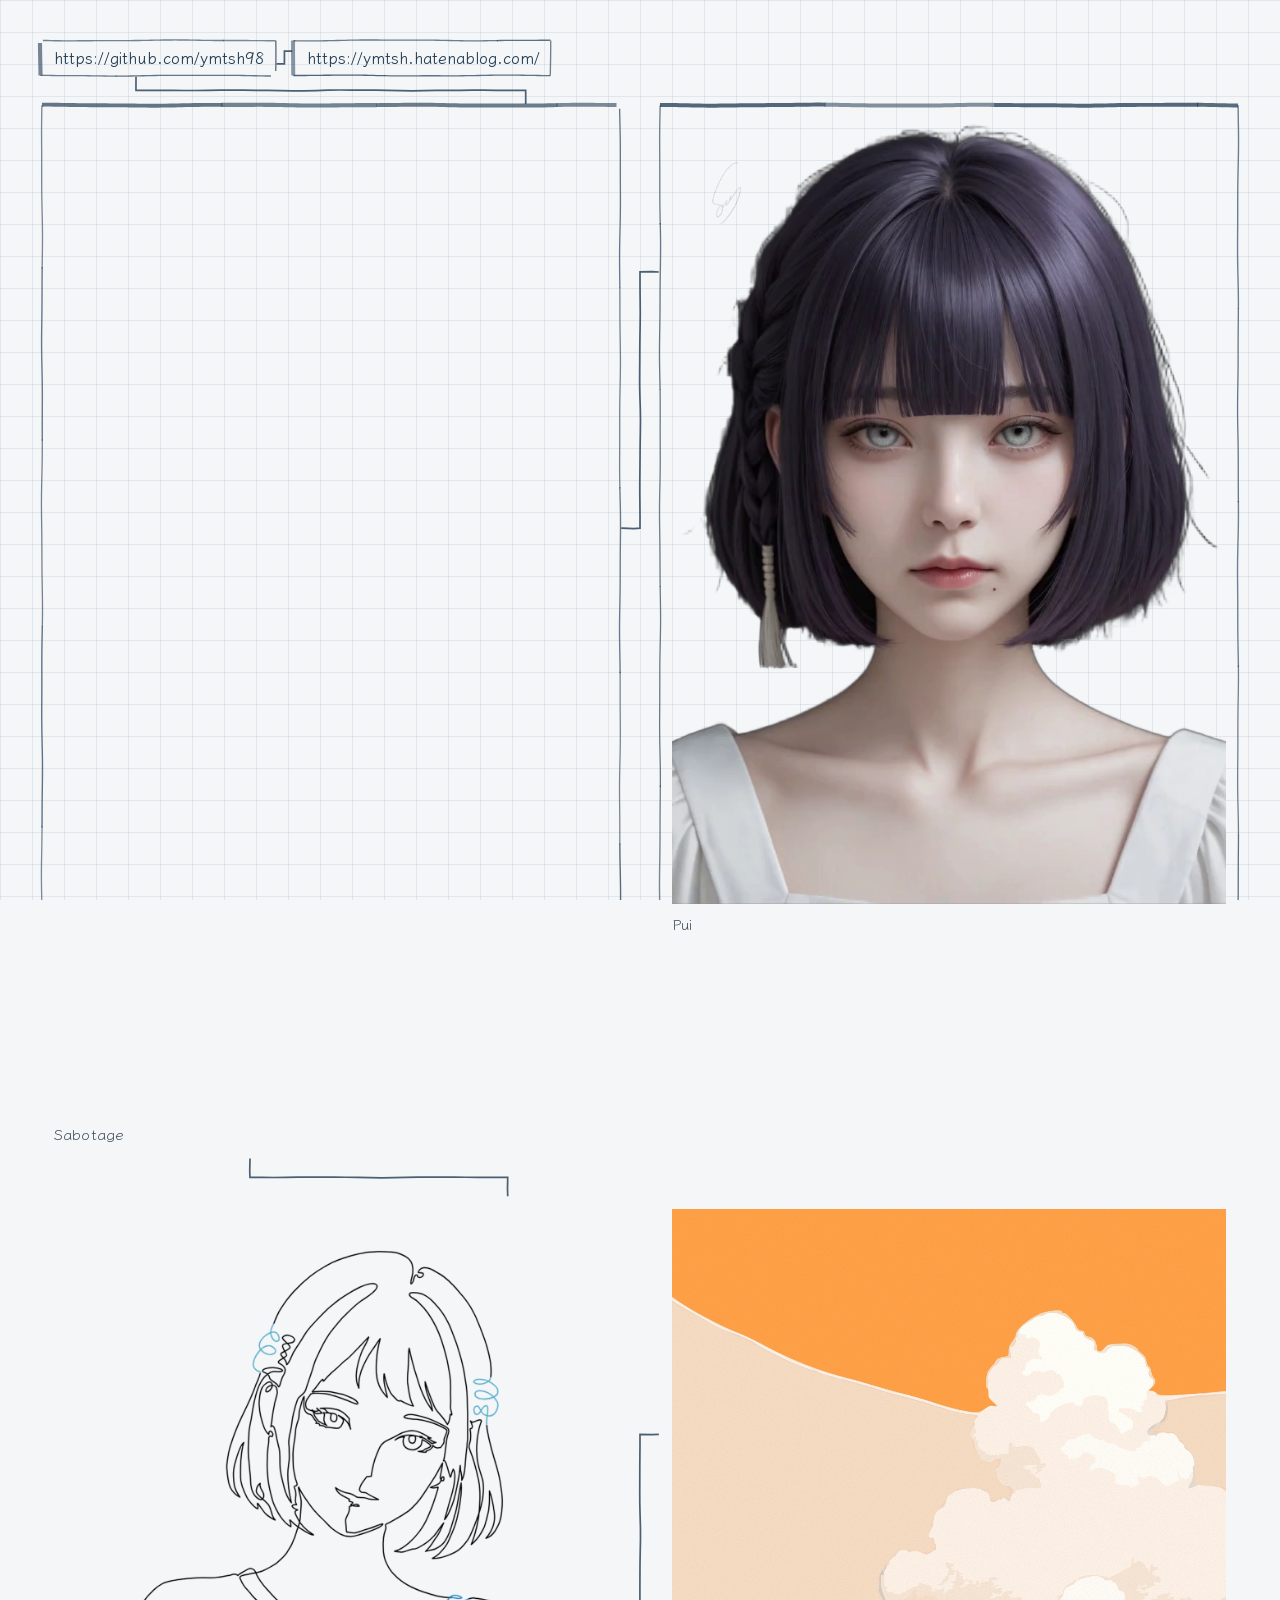
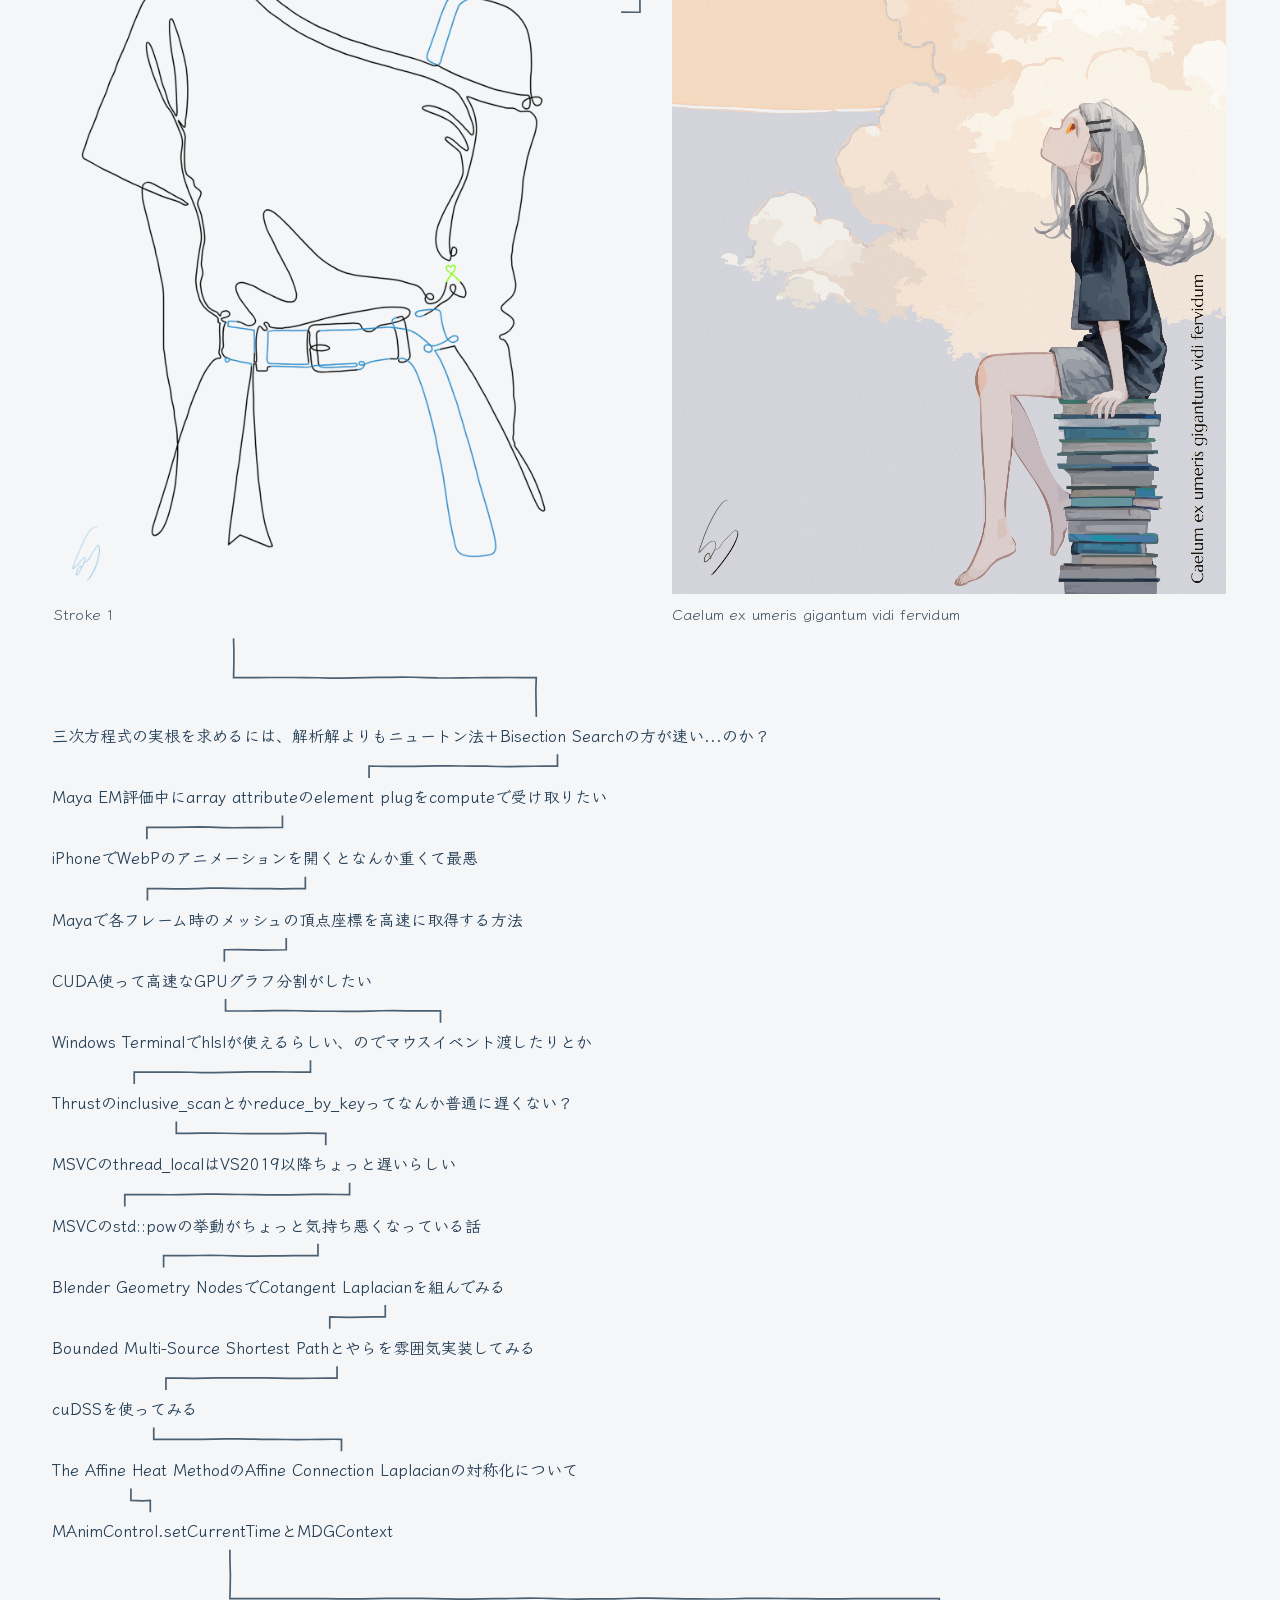
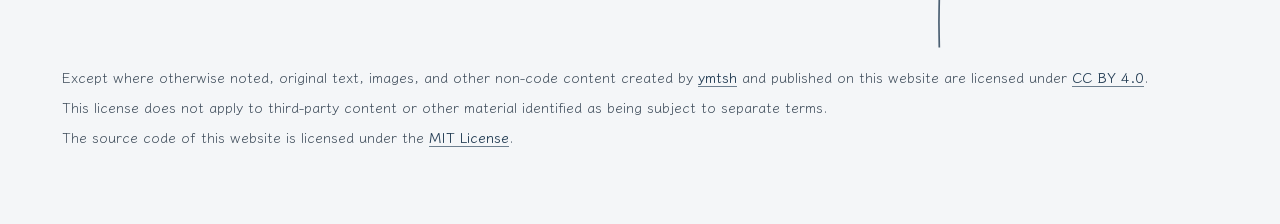
==== index.html @ 424c8023 "update" ====
<!DOCTYPE html>
<html lang="ja">
<head>
  <meta charset="UTF-8">
  <meta name="viewport" content="width=device-width, initial-scale=1.0">
  <title>なんかそんな感じで</title>
  <link rel="preconnect" href="https://fonts.googleapis.com">
  <link rel="preconnect" href="https://fonts.gstatic.com" crossorigin>
  <link href="https://fonts.googleapis.com/css2?family=Klee+One:wght@400;600&display=swap" rel="stylesheet">
  <link rel="stylesheet" href="css/style.css?v=20261111-sabotage-9">
  <link rel="stylesheet" href="css/stroke1.css?v=20260803-effect-transition-4">
  <link rel="stylesheet" href="css/fervidum.css?v=20261113-webm-6">
  <link rel="stylesheet" href="css/pui.css?v=20261026-1">
  <script src="js/grid.js" defer></script>
  <script src="js/hand-drawn-frames.js?v=20260803-ballpoint-frames-4" defer></script>
  <script src="js/gallery-layout.js?v=20261113-video-1" defer></script>
  <script src="js/tools-menu.js?v=20260803-tools-menu-1" defer></script>
  <script src="js/box-connections.js?v=20260803-shared-connections-8" defer></script>
  <script src="js/stroke1.js?v=20261025-background-preload-1" defer></script>
  <script src="js/fervidum.js?v=20261113-webm-6" defer></script>
  <script src="js/pui.js?v=20261111-3" defer></script>
  <script src="images/2026/sabotage-first-frame.js?v=20261111-1" defer></script>
  <script src="js/sabotage.js?v=20261111-touch-3" defer></script>
</head>
<body>
  <canvas class="handDrawnFrames" aria-hidden="true"></canvas>
  <div class="page">
    <nav class="profileLinks" aria-label="プロフィールリンク">
      <a href="https://github.com/ymtsh98" target="_blank" rel="noreferrer">https://github.com/ymtsh98</a>
      <a href="https://ymtsh.hatenablog.com/" target="_blank" rel="noreferrer">https://ymtsh.hatenablog.com/</a>
    </nav>
    <nav id="toolsMenu" class="toolsMenu" aria-label="ツール" hidden>
      <div class="blogLinks">
        <a href="tools/media/gif_webp_to_apng.html">GIF/WebP to APNG</a>
      </div>
    </nav>
    <main class="gallery">
      <article class="tile sabotageTile">
        <div class="image sabotage">
          <canvas class="sabotageView" role="img" aria-label="sabotage" hidden></canvas>
          <span class="puiViewerStatus" role="status" hidden>Loading Media ...</span>
        </div>
        <p class="photoNote">Sabotage</p>
      </article>
      <article class="tile puiTile">
        <div class="puiMedia">
          <video class="image pui"
                 src="images/2026/pui.webm"
                 preload="auto"
                 muted
                 playsinline
                 aria-label="pui"></video>
          <canvas class="image puiDisplay" tabindex="0" aria-label="pui 4DGS"></canvas>
          <canvas class="puiViewer" aria-hidden="true" hidden></canvas>
          <span class="puiViewerStatus" role="status" hidden></span>
        </div>
        <p class="photoNote">Pui</p>
      </article>
      <article class="tile stroke1Tile">
        <img class="image stroke1"
             src="images/2026/stroke1.png"
             data-stroke-hover-src="images/2026/stroke1.apng"
             alt="Stroke 1">
        <p class="photoNote">Stroke 1</p>
      </article>
      <article class="tile fervidumTile">
        <div class="fervidumMedia">
          <video class="image fervidum"
                 src="images/2026/fervidum.webm"
                 width="1350" height="2400"
                 preload="metadata" muted playsinline role="img" aria-label="fervidum"></video>
        </div>
        <p class="photoNote">Caelum ex umeris gigantum vidi fervidum</p>
      </article>
    </main>
    <main class="gallery blogGallery">
      <nav class="blogLinks" aria-label="ブログリンク">
        <a href="blogs/2026/fast_poly_roots/index.html">三次方程式の実根を求めるには、解析解よりもニュートン法＋Bisection Searchの方が速い...のか？</a>
      </nav>
      <nav class="blogLinks" aria-label="ブログリンク">
        <a href="https://ymtsh.hatenablog.com/entry/2026/09/09/012059" target="_blank" rel="noreferrer">Maya EM評価中にarray attributeのelement plugをcomputeで受け取りたい</a>
      </nav>
      <nav class="blogLinks" aria-label="ブログリンク">
        <a href="https://ymtsh.hatenablog.com/entry/2026/08/03/020944" target="_blank" rel="noreferrer">iPhoneでWebPのアニメーションを開くとなんか重くて最悪</a>
      </nav>
      <nav class="blogLinks" aria-label="ブログリンク">
        <a href="https://ymtsh.hatenablog.com/entry/2026/07/27/233043" target="_blank" rel="noreferrer">Mayaで各フレーム時のメッシュの頂点座標を高速に取得する方法</a>
      </nav>
      <nav class="blogLinks" aria-label="ブログリンク">
        <a href="https://ymtsh.hatenablog.com/entry/2026/07/10/183621" target="_blank" rel="noreferrer">CUDA使って高速なGPUグラフ分割がしたい</a>
      </nav>
      <nav class="blogLinks" aria-label="ブログリンク">
        <a href="https://ymtsh.hatenablog.com/entry/2026/06/27/201225" target="_blank" rel="noreferrer">Windows Terminalでhlslが使えるらしい、のでマウスイベント渡したりとか</a>
      </nav>
      <nav class="blogLinks" aria-label="ブログリンク">
        <a href="https://ymtsh.hatenablog.com/entry/2026/06/24/232332" target="_blank" rel="noreferrer">Thrustのinclusive_scanとかreduce_by_keyってなんか普通に遅くない？</a>
      </nav>
      <nav class="blogLinks" aria-label="ブログリンク">
        <a href="https://ymtsh.hatenablog.com/entry/2025/12/03/000237" target="_blank" rel="noreferrer">MSVCのthread_localはVS2019以降ちょっと遅いらしい</a>
      </nav>
      <nav class="blogLinks" aria-label="ブログリンク">
        <a href="https://ymtsh.hatenablog.com/entry/2025/10/18/030516" target="_blank" rel="noreferrer">MSVCのstd::powの挙動がちょっと気持ち悪くなっている話</a>
      </nav>
      <nav class="blogLinks" aria-label="ブログリンク">
        <a href="https://ymtsh.hatenablog.com/entry/2025/08/22/004356" target="_blank" rel="noreferrer">Blender Geometry NodesでCotangent Laplacianを組んでみる</a>
      </nav>
      <nav class="blogLinks" aria-label="ブログリンク">
        <a href="https://ymtsh.hatenablog.com/entry/2025/08/17/215422" target="_blank" rel="noreferrer">Bounded Multi-Source Shortest Pathとやらを雰囲気実装してみる</a>
      </nav>
      <nav class="blogLinks" aria-label="ブログリンク">
        <a href="https://ymtsh.hatenablog.com/entry/2025/07/26/131420" target="_blank" rel="noreferrer">cuDSSを使ってみる</a>
      </nav>
      <nav class="blogLinks" aria-label="ブログリンク">
        <a href="https://ymtsh.hatenablog.com/entry/2025/07/26/003903" target="_blank" rel="noreferrer">The Affine Heat MethodのAffine Connection Laplacianの対称化について</a>
      </nav>
      <nav class="blogLinks" aria-label="ブログリンク">
        <a href="https://ymtsh.hatenablog.com/entry/2025/02/25/201658" target="_blank" rel="noreferrer">MAnimControl.setCurrentTimeとMDGContext</a>
      </nav>
    </main>
    <footer class="siteFooter">
      <p>Except where otherwise noted, original text, images, and other non-code content created by <a href="https://github.com/ymtsh98">ymtsh</a> and published on this website are licensed under <a href="https://creativecommons.org/licenses/by/4.0/" target="_blank" rel="license noreferrer">CC BY 4.0</a>.</p>
      <p>This license does not apply to third-party content or other material identified as being subject to separate terms.</p>
      <p>The source code of this website is licensed under the <a href="license.html">MIT License</a>.</p>
    </footer>
  </div>
</body>
</html>
---- css/style.css ----
* {
  box-sizing: border-box;
}

.siteFooter {
  position: relative;
  z-index: 1;
  max-width: 1200px;
  margin: clamp(48px, 8vw, 96px) auto 0;
  padding: 18px 22px;
  color: var(--muted-ink);
  font-size: clamp(0.76rem, 1.15vw, 0.9rem);
  line-height: 1.65;
}

.siteFooter::before {
  position: absolute;
  inset: 1px;
  z-index: -1;
  content: "";
  pointer-events: none;
  border-style: solid;
  border-width: 5px 1px 2px 1px;
  border-color: #3d4b5c #526174 #303d4d #596778;
  transform: rotate(0.1deg);
}

.siteFooter p {
  margin: 0;
}

.siteFooter p + p {
  margin-top: 0.45em;
}

.siteFooter a,
.backLink {
  color: var(--link-ink);
  font-weight: 600;
  text-decoration: underline;
  text-decoration-color: rgba(38, 63, 86, 0.65);
  text-decoration-thickness: 1px;
  text-underline-offset: 3px;
}

.siteFooter a:hover,
.siteFooter a:focus-visible,
.backLink:hover,
.backLink:focus-visible {
  color: var(--accent-ink);
  text-decoration-color: currentColor;
}

.licensePage {
  max-width: 960px;
  margin: 0 auto;
}

.licenseContent {
  position: relative;
  margin-top: clamp(32px, 6vw, 72px);
  padding: clamp(24px, 5vw, 56px);
  line-height: 1.75;
}

.contentFrame {
  position: relative;
  isolation: isolate;
}

.contentFrame::before,
.tile::before {
  position: absolute;
  inset: 2px;
  content: "";
  pointer-events: none;
  border-style: solid;
  border-width: 3px 1px 2px 2px;
  border-color: #3d4b5c #526174 #303d4d #596778;
  transform: rotate(-0.15deg);
}

.contentFrame::before {
  z-index: -1;
}

.licenseContent h1 {
  margin: 0 0 1.2em;
  font-size: clamp(1.5rem, 4vw, 2.2rem);
}

.licenseContent p {
  margin: 1.25em 0 0;
}

.toolPage {
  max-width: 960px;
  margin: 0 auto;
}

.toolContent {
  width: min(720px, 100%);
  margin: 0 auto;
  padding: clamp(24px, 5vw, 48px);
}

.toolContent h1 {
  margin: 0 0 8px;
  font-size: clamp(1.75rem, 5vw, 2.625rem);
  line-height: 1.1;
}

.toolContent p {
  line-height: 1.6;
}

.toolContent .note {
  margin: 0 0 24px;
  color: var(--muted-ink);
}

.toolContent .controls {
  display: grid;
  gap: 16px;
}

.toolContent .dropZone {
  position: relative;
  display: grid;
  place-items: center;
  gap: 6px;
  min-height: 150px;
  padding: 24px;
  border: 2px dashed var(--connector);
  color: var(--link-ink);
  background: rgba(106, 137, 171, 0.06);
  text-align: center;
  cursor: pointer;
  transition: border-color 160ms ease, background-color 160ms ease, color 160ms ease;
}

.toolContent .dropZone:hover,
.toolContent .dropZone:focus-within,
.toolContent .dropZone.dragging {
  border-color: var(--accent-ink);
  color: var(--accent-ink);
  background: rgba(140, 62, 52, 0.1);
}

.toolContent .dropZone.selected {
  border-style: solid;
}

.toolContent .dropZone.error {
  border-style: dashed;
  border-color: #a33b3b;
  color: #8f2f2f;
  background: rgba(163, 59, 59, 0.08);
}

.toolContent .dropZone.disabled {
  cursor: not-allowed;
  opacity: 0.55;
}

.toolContent .dropTitle {
  font-size: 1.125rem;
  font-weight: 600;
}

.toolContent .dropHint {
  color: var(--muted-ink);
  font-size: 0.875rem;
}

.toolContent .fileCheck {
  margin-right: 6px;
  color: #2f7d4a;
  font-weight: 600;
}

.toolContent .fileError {
  margin-right: 6px;
  color: #a33b3b;
  font-weight: 600;
}

.toolContent #status.error {
  color: #8f2f2f;
}

.toolContent input[type="file"] {
  position: absolute;
  inset: 0;
  width: 100%;
  height: 100%;
  opacity: 0;
  cursor: inherit;
}

.toolContent button,
.toolContent .download {
  min-height: 46px;
  padding: 12px 18px;
  border: 0;
  font: inherit;
  font-weight: 600;
  text-align: center;
  text-decoration: none;
  cursor: pointer;
}

.toolContent button {
  color: var(--canvas);
  background: #4e6f95;
}

.toolContent button:not(:disabled):hover {
  background: #3f5f82;
}

.toolContent button.error {
  background: #a33b3b;
}

.toolContent button:focus-visible,
.toolContent .download:focus-visible {
  outline: 3px solid rgba(78, 111, 149, 0.3);
  outline-offset: 3px;
}

.toolContent button.error:focus-visible {
  outline-color: rgba(163, 59, 59, 0.3);
}

.toolContent button:disabled {
  cursor: not-allowed;
  opacity: 0.5;
}

.toolContent progress {
  width: 100%;
  height: 14px;
  accent-color: #4e6f95;
}

.toolContent #status {
  min-height: 26px;
  margin: 16px 0 0;
  color: var(--muted-ink);
  overflow-wrap: anywhere;
}

.toolContent #result {
  margin-top: 24px;
  padding-top: 24px;
  border-top: 1px solid var(--connector);
}

.toolContent #preview {
  display: block;
  max-width: 100%;
  max-height: 480px;
  margin: 0 auto 16px;
  border: 1px solid var(--connector);
  background-image:
    linear-gradient(45deg, rgba(106, 137, 171, 0.18) 25%, transparent 25%),
    linear-gradient(-45deg, rgba(106, 137, 171, 0.18) 25%, transparent 25%),
    linear-gradient(45deg, transparent 75%, rgba(106, 137, 171, 0.18) 75%),
    linear-gradient(-45deg, transparent 75%, rgba(106, 137, 171, 0.18) 75%);
  background-position: 0 0, 0 8px, 8px -8px, -8px 0;
  background-size: 16px 16px;
}

.toolContent .download {
  display: block;
  color: var(--canvas);
  background: var(--link-ink);
}

.toolContent .details {
  margin: 12px 0 0;
  color: var(--muted-ink);
  font-size: 0.875rem;
}

.toolPage .siteFooter {
  max-width: 720px;
}

:root {
  --canvas: #f4f6f8;
  --connector: #4e5f72;
  --grid-line: rgba(106, 137, 171, 0.14);
  --grid-line-restore: rgba(78, 111, 149, 0.5);
  --grid-size: 32px;
  --grid-offset-x: 0px;
  --grid-offset-y: 0px;
  --connection-min-endpoint-offset: 12px;
  --ink: #1f2d3d;
  --link-ink: #263f56;
  --muted-ink: #3c4a58;
  --accent-ink: #8c3e34;
}

html,
body {
  margin: 0;
  min-height: 100%;
}

body {
  min-height: 100vh;
  overflow-x: hidden;
  color: var(--ink);
  background-color: var(--canvas);
  background-image:
    linear-gradient(var(--grid-line) 1px, transparent 1px),
    linear-gradient(90deg, var(--grid-line) 1px, transparent 1px);
  background-size: var(--grid-size) var(--grid-size);
  background-position: var(--grid-offset-x) var(--grid-offset-y);
  background-attachment: fixed;
  font-family: "Klee One", "Yu Kyokasho", "Yu Gothic UI", "Hiragino Sans", system-ui, sans-serif;
}

/* The original CSS borders remain as a fallback until the pen-drawn strokes are ready. */
.handDrawnFrames {
  position: fixed;
  inset: 0;
  z-index: 2;
  display: block;
  width: 100vw;
  height: 100vh;
  height: 100dvh;
  pointer-events: none;
  transition: opacity 160ms linear;
}

body.handDrawnFramesReady .profileLinks a::before,
body.handDrawnFramesReady .profileLinks button::before,
body.handDrawnFramesReady .blogLinks::before,
body.handDrawnFramesReady .tile::before,
body.handDrawnFramesReady .siteFooter::before,
body.handDrawnFramesReady .contentFrame::before {
  opacity: 0;
}

a {
  text-decoration: none;
}

.boxConnections {
  position: absolute;
  top: 0;
  left: 0;
  z-index: 1;
  overflow: visible;
  pointer-events: none;
}

.page {
  position: relative;
  min-height: 100vh;
  padding: clamp(20px, 3vw, 40px) clamp(16px, 3vw, 40px);
}

.profileLinks {
  position: relative;
  z-index: 2;
  display: flex;
  flex-wrap: wrap;
  align-items: center;
  gap: 10px 14px;
  width: fit-content;
  max-width: 100%;
  margin: 0 0 clamp(16px, 2vw, 28px);
  font-size: clamp(0.83rem, 1.4vw, 1rem);
  line-height: 1.45;
}

.profileLinks a,
.profileLinks button {
  position: relative;
  isolation: isolate;
  width: fit-content;
  padding: 8px 12px 8px 16px;
  color: var(--link-ink);
  font-weight: 600;
  white-space: nowrap;
  text-decoration-color: rgba(38, 63, 86, 0.65);
  text-decoration-thickness: 1px;
  text-underline-offset: 3px;
  transition: color 160ms ease, text-decoration-color 160ms ease;
}

.profileLinks button {
  margin: 0;
  border: 0;
  font: inherit;
  background: transparent;
  cursor: pointer;
}

.profileLinks a::before,
.profileLinks button::before {
  position: absolute;
  inset: 1px;
  z-index: -1;
  content: "";
  pointer-events: none;
  border-style: solid;
  border-width: 2px 1px 2px 5px;
  border-color: #3d4b5c #526174 #303d4d #596778;
  transform: rotate(-0.15deg);
}

.profileLinks a:hover,
.profileLinks a:focus-visible,
.profileLinks button:hover,
.profileLinks button:focus-visible,
.profileLinks button[aria-expanded="true"] {
  color: var(--accent-ink);
  text-decoration-color: currentColor;
}

.toolsMenu {
  position: relative;
  z-index: 1;
  display: grid;
  gap: clamp(14px, 1.8vw, 22px);
  width: 100%;
  max-width: 1200px;
  margin: 0 auto clamp(24px, 3vw, 36px);
}

.toolsMenu[hidden] {
  display: none;
}

.toolsMenu .blogLinks::before {
  border-width: 2px 1px 5px 1px;
}

.blogLinks {
  position: relative;
  isolation: isolate;
  z-index: 2;
  width: fit-content;
  max-width: 100%;
  padding: 8px 16px 8px 12px;
  color: var(--link-ink);
  font-weight: 600;
  font-size: clamp(0.83rem, 1.4vw, 1rem);
  line-height: 1.45;
}

.blogLinks::before {
  position: absolute;
  inset: 1px;
  z-index: -1;
  content: "";
  pointer-events: none;
  border-style: solid;
  border-width: 2px 5px 2px 1px;
  border-color: #3d4b5c #596778 #303d4d #526174;
  transform: rotate(0.15deg);
}

.blogLinks a {
  color: inherit;
  text-decoration-color: rgba(38, 63, 86, 0.65);
  text-decoration-thickness: 1px;
  text-underline-offset: 3px;
  transition: color 160ms ease, text-decoration-color 160ms ease;
}

.blogLinks:hover,
.blogLinks:focus-within {
  color: var(--accent-ink);
}

.blogLinks:hover a,
.blogLinks a:focus-visible {
  text-decoration-color: currentColor;
}

.gallery {
  --gallery-gap: clamp(24px, 3vw, 36px);
  position: relative;
  z-index: 1;
  display: grid;
  grid-template-columns: var(
    --image-gallery-columns,
    minmax(0, 1fr) minmax(0, 1fr)
  );
  align-items: start;
  gap: var(--gallery-gap);
  width: 100%;
  max-width: 1200px;
  margin: 0 auto;
}

.blogGallery {
  --gallery-gap: clamp(14px, 1.8vw, 22px);
  grid-template-columns: minmax(0, 1fr);
  grid-auto-rows: auto;
  align-items: start;
  margin-top: clamp(40px, 6vw, 84px);
}

.tile {
  position: relative;
  --photo-margin: 14px;
  width: 100%;
  padding: var(--photo-margin);
  overflow: visible;
  background: transparent;
}

.tile::before {
  z-index: 3;
}

.image {
  position: relative;
  display: block;
  width: 100%;
  height: auto;
}

.sabotage {
  aspect-ratio: 640 / 1152;
  overflow: hidden;
  cursor: grab;
  touch-action: manipulation;
}

.sabotage.isTouchActive {
  touch-action: none;
}

.sabotage:active {
  cursor: grabbing;
}

.sabotage canvas {
  position: absolute;
  inset: 0;
  width: 100%;
  height: 100%;
  pointer-events: none;
}

.photoNote {
  position: relative;
  display: inline-block;
  z-index: 5;
  max-width: 100%;
  margin: 10px 0 0;
  color: var(--muted-ink);
  font-family: inherit;
  font-size: clamp(0.78rem, 1.3vw, 0.95rem);
  letter-spacing: 0.01em;
  line-height: 1.2;
}

.tile:nth-child(even) .photoNote {
  right: 0;
  left: auto;
  text-align: right;
}

@media (max-width: 760px) {
  .gallery {
    --gallery-gap: 36px;
    grid-template-columns: minmax(0, 1fr);
    gap: var(--gallery-gap);
    max-width: 560px;
  }
}

@media (max-width: 600px) {
  .page {
    padding: 32px 16px;
  }

  .gallery {
    --gallery-gap: 32px;
  }
}
---- css/stroke1.css ----
body.stroke1Active {
  isolation: isolate;
}

  body.stroke1Active::before,
  body.stroke1Active::after {
    content: "";
    position: fixed;
    pointer-events: none;
  }

  body.stroke1Active::before {
    inset: 0;
    z-index: -2;
    background-color: #ffffff;
    transform-origin: var(--stroke1-origin-x) var(--stroke1-origin-y);
    animation: stroke1WhiteOut 600ms cubic-bezier(0.22, 1, 0.36, 1) both;
  }

  body.stroke1Active::after {
    top: var(--stroke1-origin-y);
    left: var(--stroke1-origin-x);
    z-index: -1;
    width: 110vw;
    height: clamp(4px, 0.8vh, 14px);
    background: linear-gradient( 90deg, transparent 0%, rgba(255, 255, 255, 0.18) 8%, rgba(255, 255, 255, 0.92) 38%, #ffffff 50%, rgba(255, 255, 255, 0.92) 62%, rgba(255, 255, 255, 0.18) 92%, transparent 100% );
    box-shadow: 0 0 8px rgba(255, 255, 255, 1), 0 0 24px rgba(255, 255, 255, 0.72), 0 0 52px rgba(255, 255, 255, 0.38);
    animation: stroke1WhiteFlash 400ms cubic-bezier(0.16, 1, 0.3, 1) both;
  }

  body.stroke1Active.stroke1Fading::before {
    animation: stroke1WhiteFadeOut 460ms ease-in-out both;
  }

  body.stroke1Active.stroke1Fading::after {
    animation: stroke1WhiteFlashFadeOut 460ms ease-in-out both;
  }

@keyframes stroke1WhiteFlash {
  0% {
    opacity: 0;
    transform: translate(-50%, -50%) scaleX(0);
  }

  12% {
    opacity: 1;
    transform: translate(-50%, -50%) scaleX(0.04);
  }

  48% {
    opacity: 1;
    transform: translate(-50%, -50%) scaleX(1);
  }

  62% {
    opacity: 1;
    transform: translate(-50%, -50%) scaleX(1.04);
  }

  78% {
    opacity: 0.7;
    transform: translate(-50%, -50%) scaleX(1.08) scaleY(0.55);
  }

  100% {
    opacity: 0;
    transform: translate(-50%, -50%) scaleX(1.1) scaleY(0);
  }
}

@keyframes stroke1WhiteOut {
  0%, 42% {
    opacity: 0;
    transform: scaleY(0);
  }

  43% {
    opacity: 1;
    transform: scaleY(0.006);
  }

  58% {
    opacity: 1;
    transform: scaleY(0.02);
  }

  100% {
    opacity: 1;
    transform: scaleY(1);
  }
}

@keyframes stroke1WhiteFadeOut {
  from {
    opacity: var(--stroke1-fade-opacity, 1);
    transform: var(--stroke1-fade-transform, scaleY(1));
  }

  to {
    opacity: 0;
    transform: var(--stroke1-fade-transform, scaleY(1));
  }
}

@keyframes stroke1WhiteFlashFadeOut {
  from {
    opacity: var(--stroke1-flash-fade-opacity, 0);
    transform: var(--stroke1-flash-fade-transform, translate(-50%, -50%) scaleX(0));
  }

  to {
    opacity: 0;
    transform: var(--stroke1-flash-fade-transform, translate(-50%, -50%) scaleX(0));
  }
}
---- css/fervidum.css ----
:root {
  --fervidumColor: #fd9e44ff;
}

body {
  position: relative;
  isolation: isolate;
  overflow-x: hidden;
  background-color: #f4f6f8;
  margin: 0;
}

.page {
  background-color: transparent;
}

.backgroundCanvas {
  position: fixed;
  inset: 0;
  z-index: 0;
  width: 100vw;
  height: 100vh;
  height: 100dvh;
  opacity: 0;
  pointer-events: none;
  transition: opacity 180ms linear;
}

  .backgroundCanvas.is-active {
    opacity: 1;
  }

  .backgroundCanvas.is-restoring {
    transition: none;
  }

    .backgroundCanvas.is-restoring.is-fading {
      opacity: 0;
      transition: opacity 460ms ease-in-out;
    }

  .backgroundCanvas.is-effect-fading {
    opacity: 0;
    transition: opacity 460ms ease-in-out;
  }

body.fervidumComplete {
  background-color: #f4f6f8;
}

canvas {
  border: none;
  outline: none;
}

.gallery {
  position: relative;
  z-index: 1;
}

.fervidumTile {
  position: relative;
}

.fervidumMedia,
.fervidumWarpHost {
  position: relative;
}

.fervidum {
  aspect-ratio: 9 / 16;
  object-fit: fill;
}

.fervidumSource {
  touch-action: manipulation;
}

.fervidumWave {
  position: absolute;
  inset: 0;
  display: block;
  z-index: 2;
  width: 100%;
  height: 100%;
  opacity: 0;
  border: 0;
  outline: 0;
  box-shadow: none;
  background: transparent;
  overflow: hidden;
  pointer-events: none;
  will-change: opacity;
}

body.fervidumWarpActive .fervidumWave {
  opacity: 1;
}

.fervidumWave.is-rendered {
  opacity: 1;
}
---- css/pui.css ----
.puiMedia {
  position: relative;
}

.puiMedia > .pui {
  opacity: 0;
  pointer-events: none;
}

.puiDecoder {
  position: absolute;
  inset: 0;
  width: 100%;
  height: 100%;
  opacity: 0;
  pointer-events: none;
}

.puiDisplay {
  position: absolute;
  inset: 0;
  z-index: 1;
  width: 100%;
  height: 100%;
  touch-action: manipulation;
}

.puiMedia.isViewerActive > .puiDisplay {
  cursor: grab;
  touch-action: none;
}

.puiViewer {
  display: none;
}

.puiMedia.isViewerActive > .puiDisplay:active {
  cursor: grabbing;
}

.puiViewerStatus {
  position: absolute;
  right: 12px;
  bottom: 12px;
  left: 12px;
  z-index: 2;
  padding: 6px 10px;
  color: #fff;
  background: rgb(0 0 0 / 70%);
  font-size: 0.8rem;
  pointer-events: none;
}
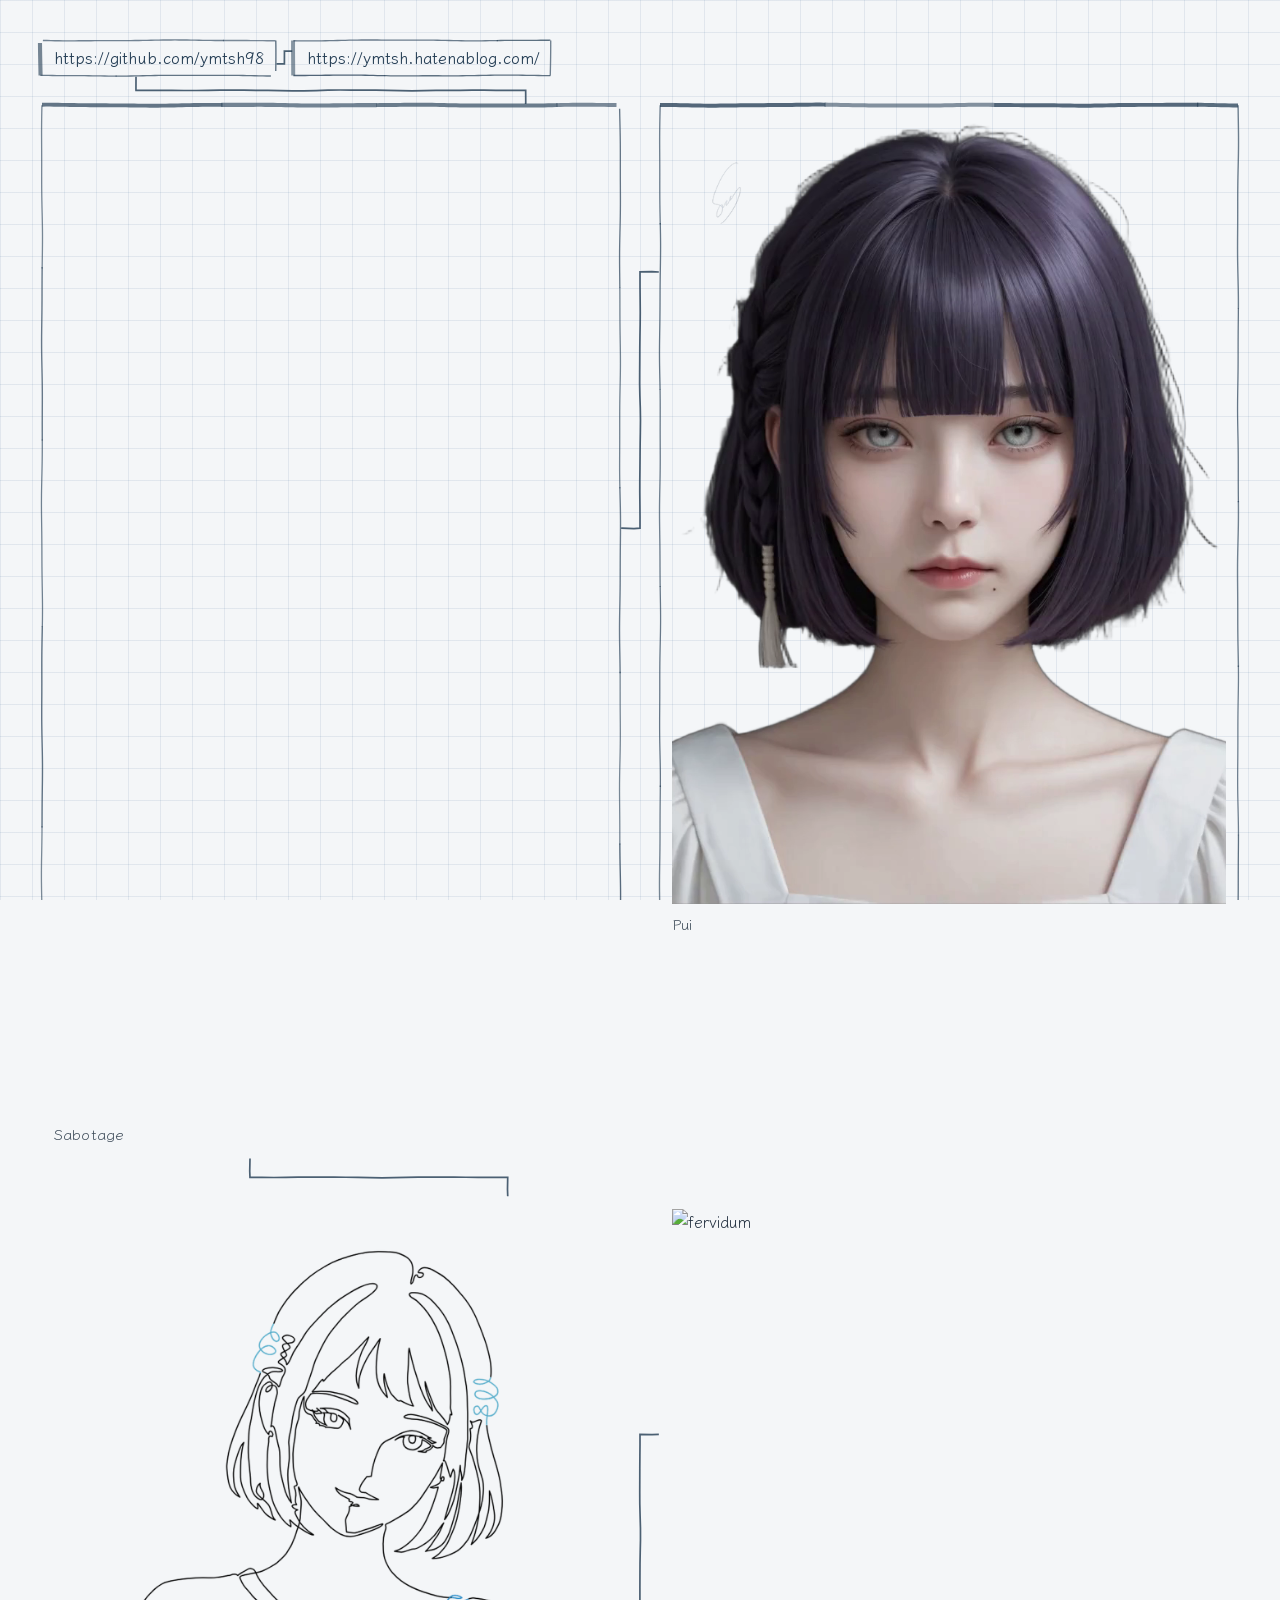
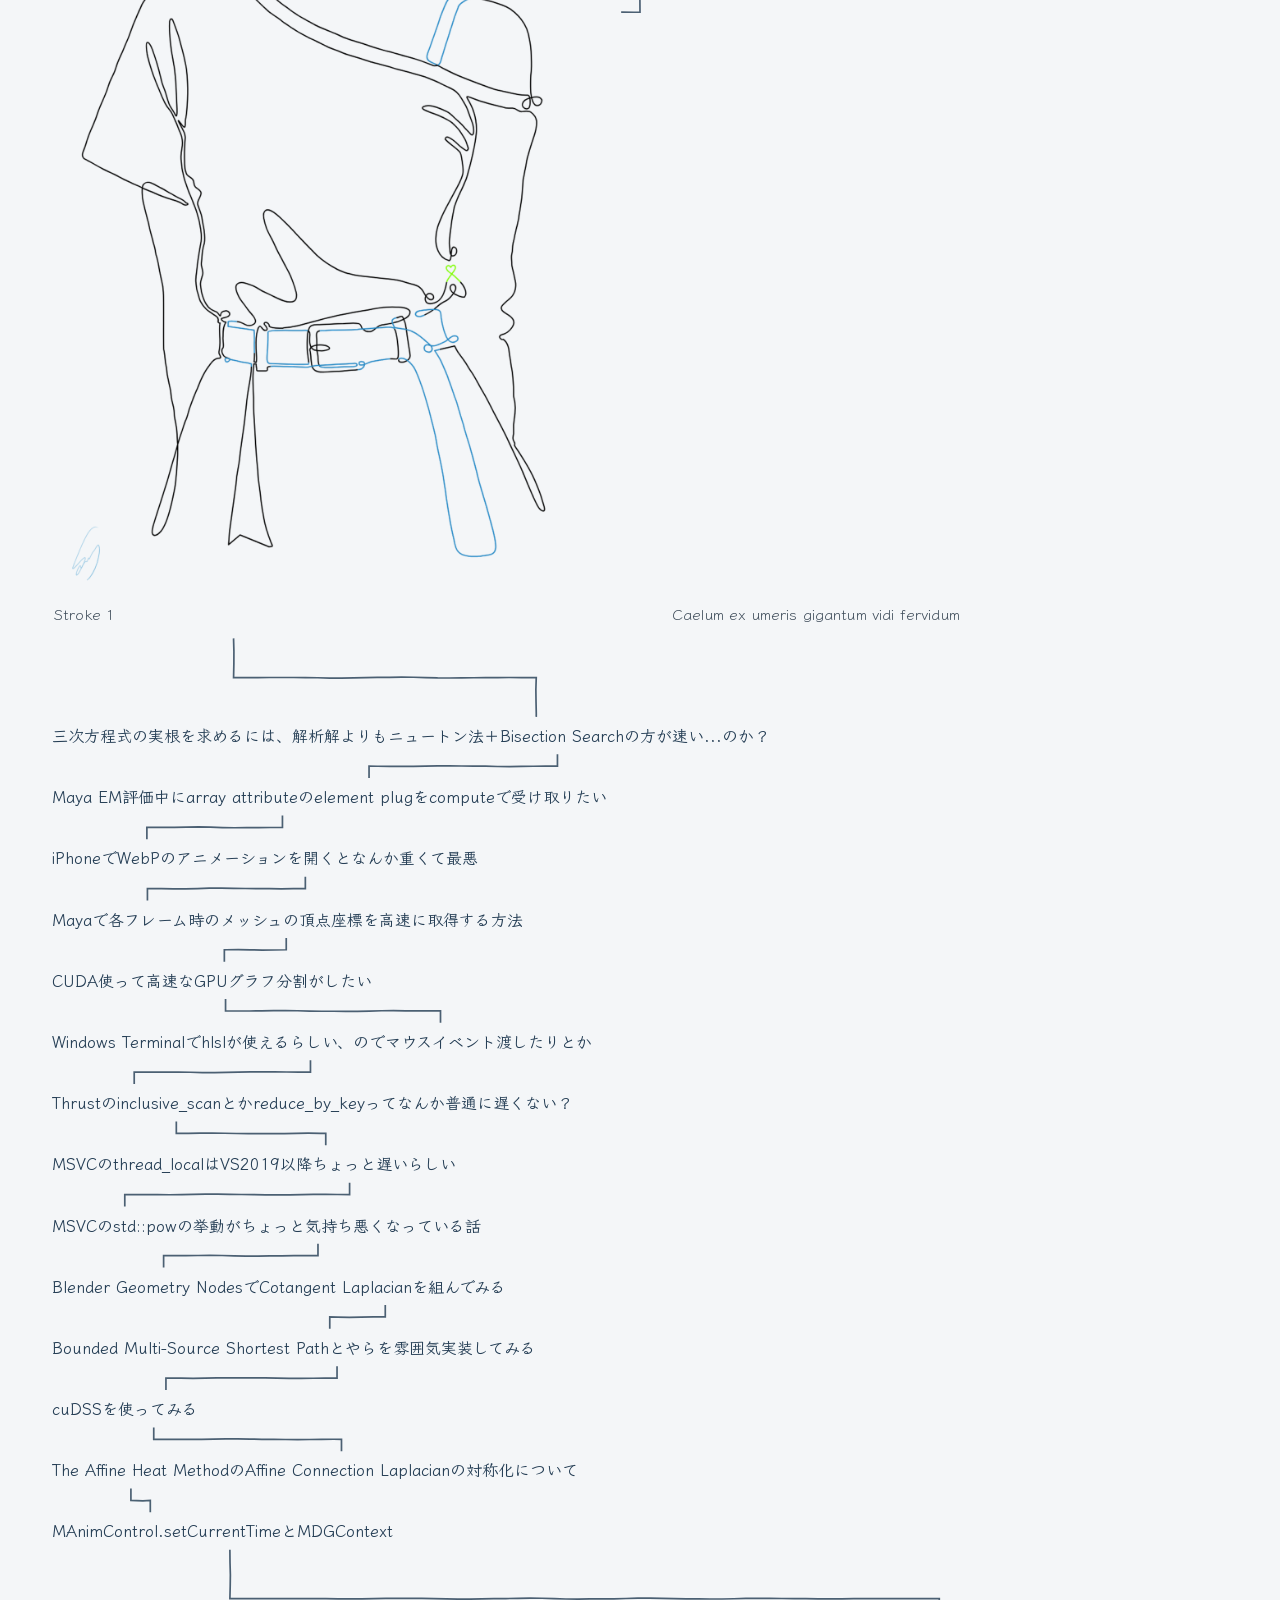
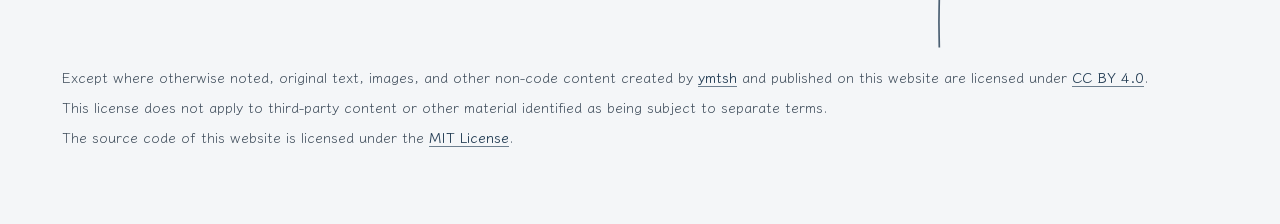
==== commit 191efba0: "update" ====
--- a/index.html
+++ b/index.html
@@ -9,16 +9,16 @@
   <link href="https://fonts.googleapis.com/css2?family=Klee+One:wght@400;600&display=swap" rel="stylesheet">
   <link rel="stylesheet" href="css/style.css?v=20261111-sabotage-9">
   <link rel="stylesheet" href="css/stroke1.css?v=20260803-effect-transition-4">
-  <link rel="stylesheet" href="css/fervidum.css?v=20261113-webm-6">
+  <link rel="stylesheet" href="css/fervidum.css?v=20261113-webm-9">
   <link rel="stylesheet" href="css/pui.css?v=20261026-1">
   <script src="js/grid.js" defer></script>
   <script src="js/hand-drawn-frames.js?v=20260803-ballpoint-frames-4" defer></script>
-  <script src="js/gallery-layout.js?v=20261113-video-1" defer></script>
+  <script src="js/gallery-layout.js?v=20261113-video-2" defer></script>
   <script src="js/tools-menu.js?v=20260803-tools-menu-1" defer></script>
   <script src="js/box-connections.js?v=20260803-shared-connections-8" defer></script>
   <script src="js/stroke1.js?v=20261025-background-preload-1" defer></script>
-  <script src="js/fervidum.js?v=20261113-webm-6" defer></script>
-  <script src="js/pui.js?v=20261111-3" defer></script>
+  <script src="js/fervidum.js?v=20261113-webm-9" defer></script>
+  <script src="js/pui.js?v=20261113-touch-2" defer></script>
   <script src="images/2026/sabotage-first-frame.js?v=20261111-1" defer></script>
   <script src="js/sabotage.js?v=20261111-touch-3" defer></script>
 </head>
@@ -65,10 +65,14 @@
       </article>
       <article class="tile fervidumTile">
         <div class="fervidumMedia">
+          <img class="image fervidumPoster"
+               src="images/2026/fervidum-first-frame.webp"
+               width="1350" height="2400" alt="fervidum">
           <video class="image fervidum"
-                 src="images/2026/fervidum.webm"
+                 data-fervidum-src="images/2026/fervidum.webm"
+                 data-fervidum-touch-src="images/2026/fervidum-touch.mp4"
                  width="1350" height="2400"
-                 preload="metadata" muted playsinline role="img" aria-label="fervidum"></video>
+                 preload="metadata" muted playsinline aria-hidden="true"></video>
         </div>
         <p class="photoNote">Caelum ex umeris gigantum vidi fervidum</p>
       </article>
--- a/css/fervidum.css
+++ b/css/fervidum.css
@@ -67,9 +67,28 @@
   position: relative;
 }
 
-.fervidum {
+.fervidumMedia {
+  isolation: isolate;
+}
+
+.fervidumPoster {
   aspect-ratio: 9 / 16;
+  touch-action: manipulation;
+}
+
+.fervidumMedia > .fervidum {
+  position: absolute;
+  inset: 0;
+  z-index: 1;
+  width: 100%;
+  height: 100%;
   object-fit: fill;
+  opacity: 0;
+  pointer-events: none;
+}
+
+.fervidumMedia > .fervidum.is-visible {
+  opacity: 1;
 }
 
 .fervidumSource {
@@ -97,6 +116,10 @@
   opacity: 1;
 }
 
+.fervidumWave[hidden] {
+  display: none;
+}
+
 .fervidumWave.is-rendered {
   opacity: 1;
 }
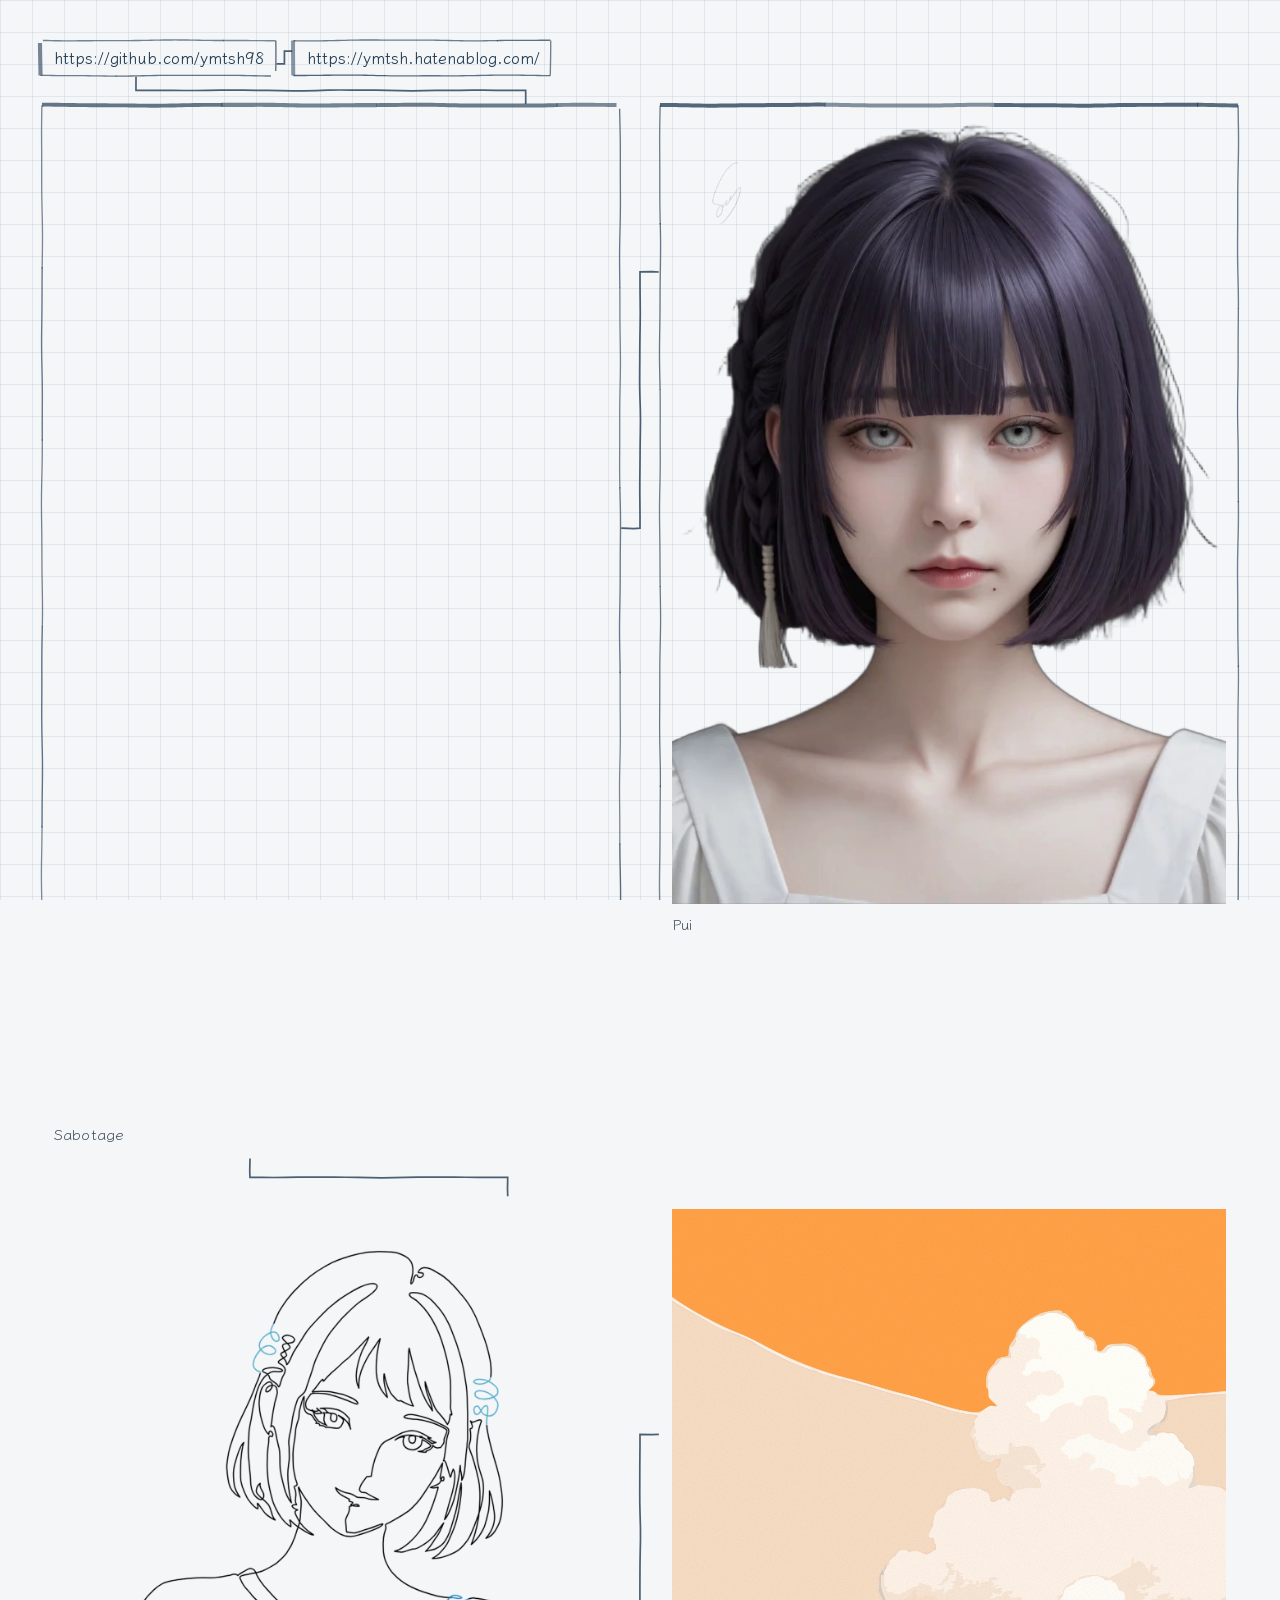
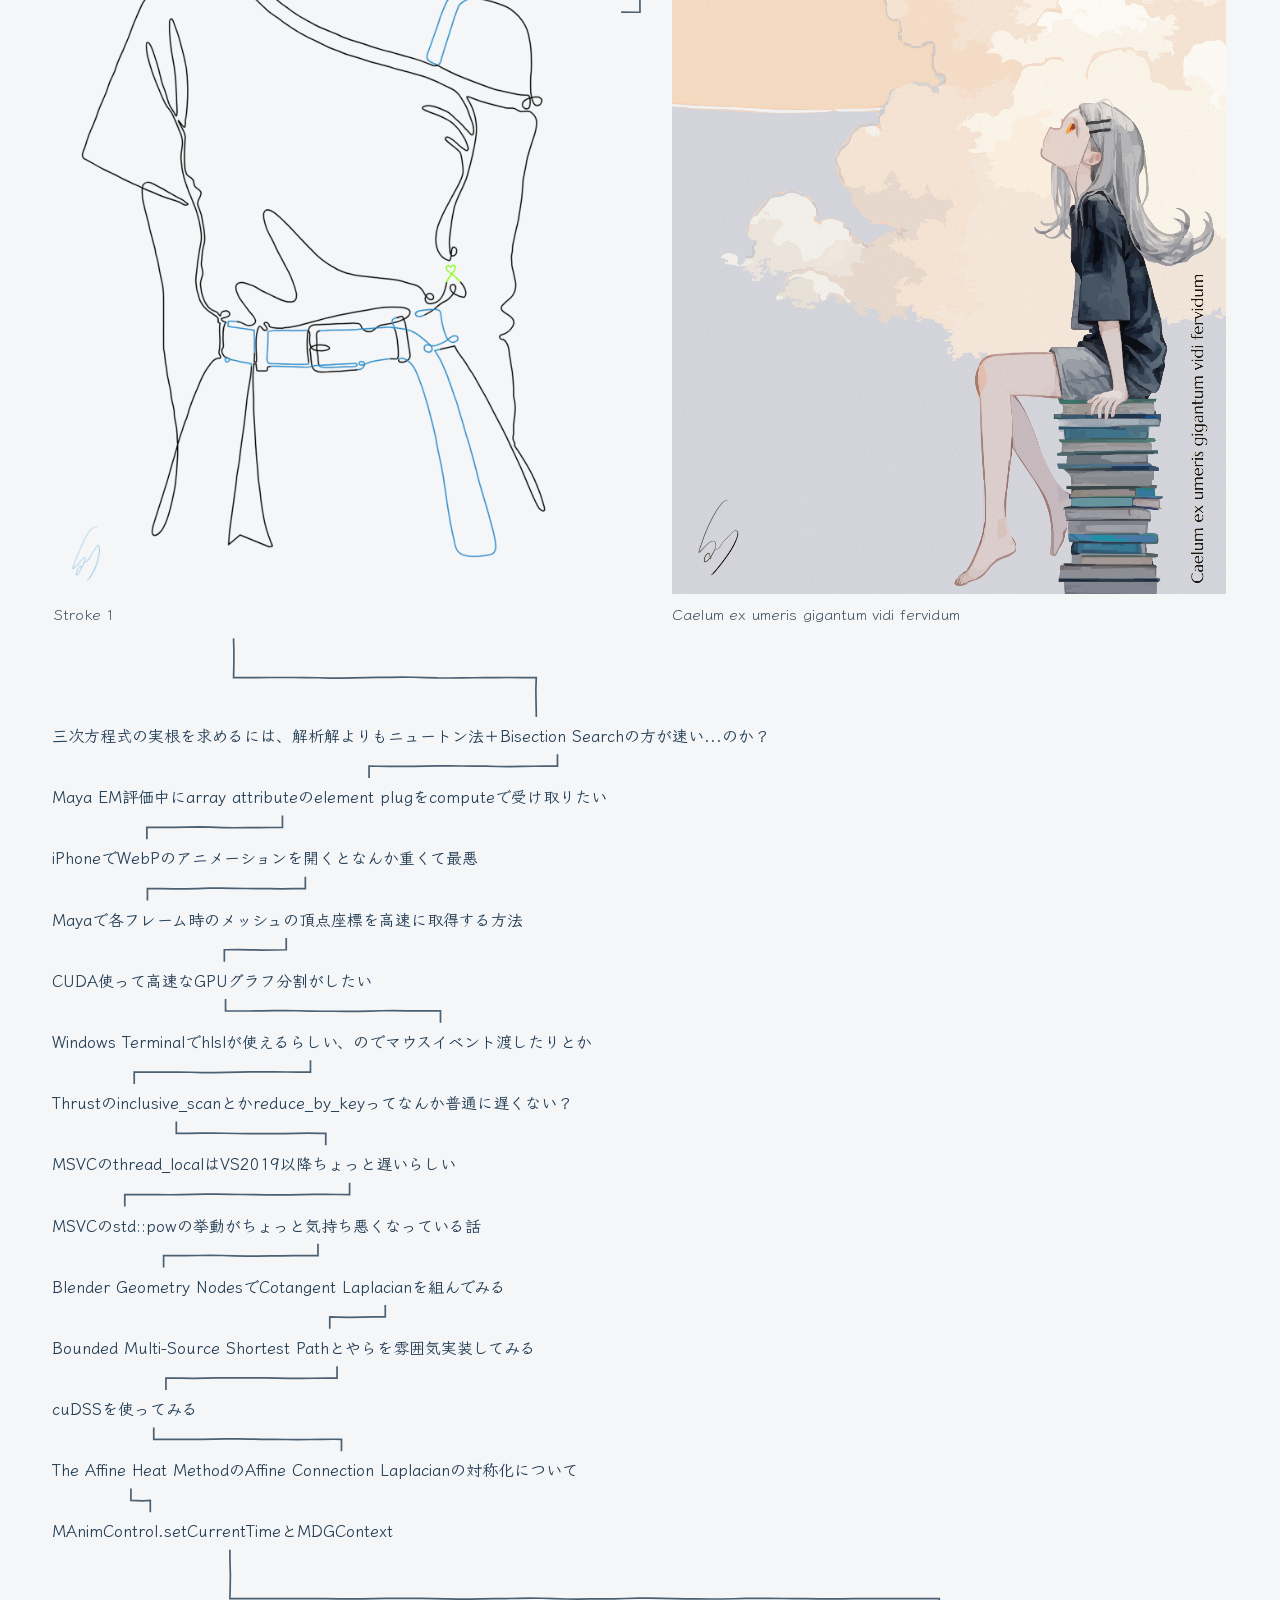
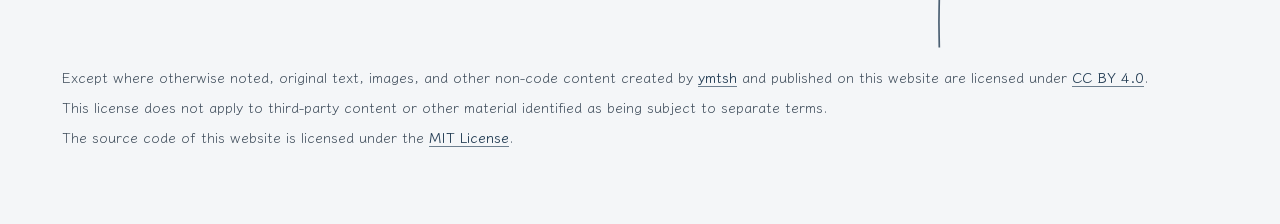
==== commit df7f3108: "update" ====
--- a/index.html
+++ b/index.html
@@ -66,7 +66,7 @@
       <article class="tile fervidumTile">
         <div class="fervidumMedia">
           <img class="image fervidumPoster"
-               src="images/2026/fervidum-first-frame.webp"
+               src="images/2026/fervidum.webp"
                width="1350" height="2400" alt="fervidum">
           <video class="image fervidum"
                  data-fervidum-src="images/2026/fervidum.webm"
